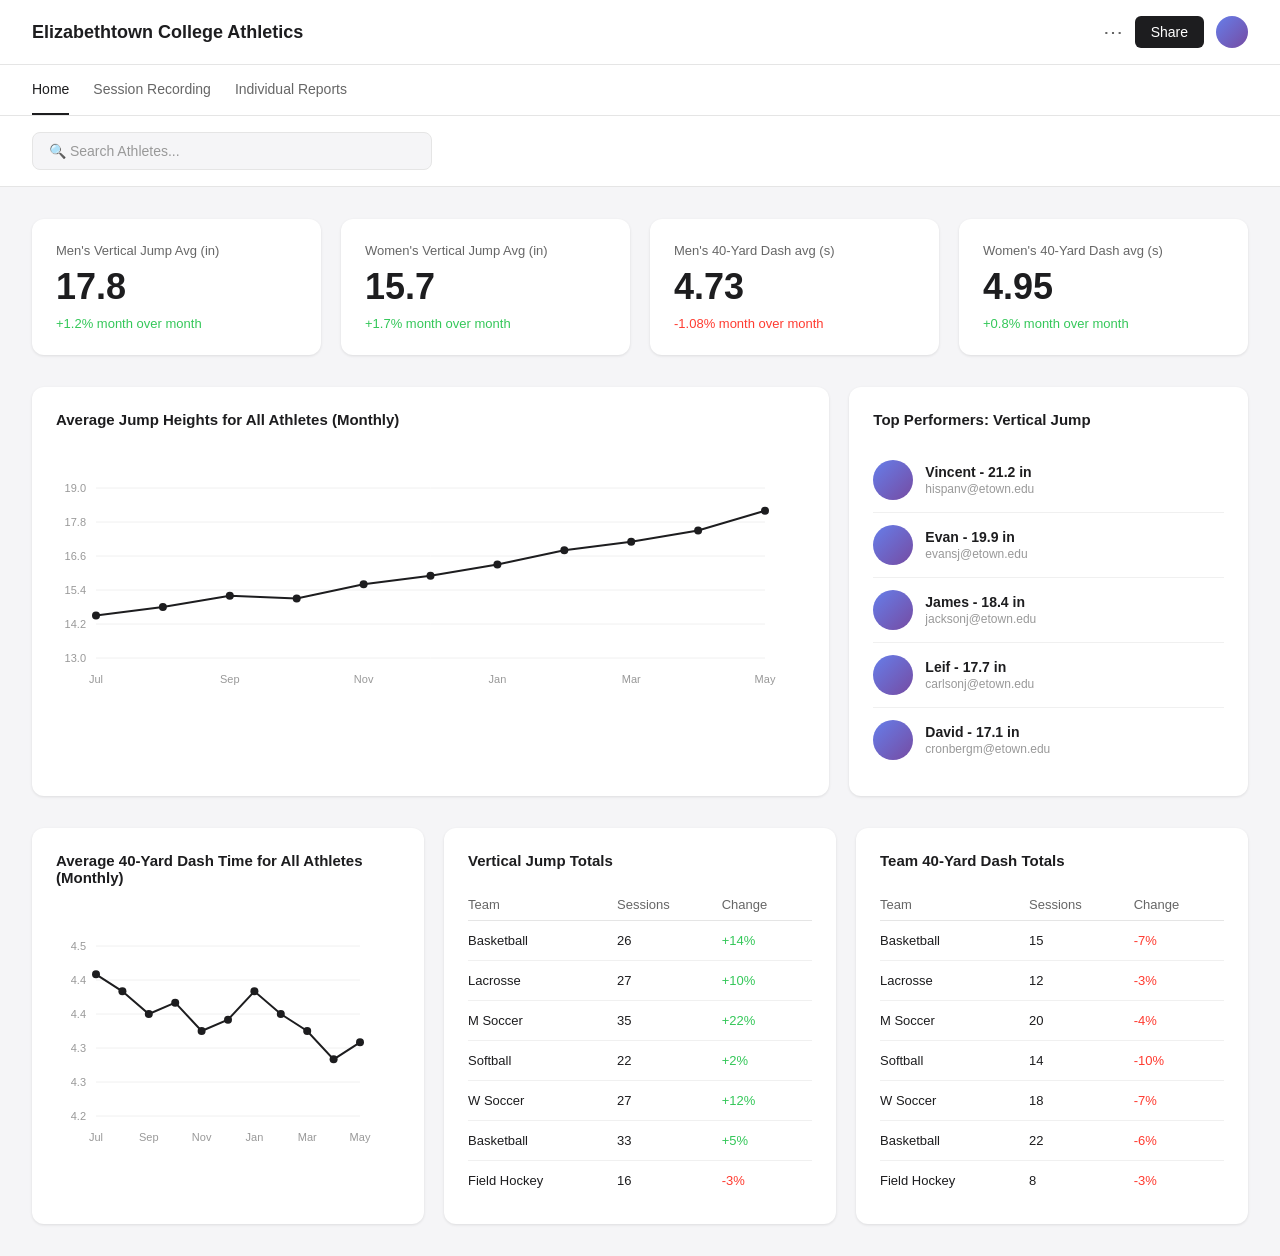
==== index.html @ 38d879ec "Added first webpage" ====
<!DOCTYPE html>
<html lang="en">
<head>
    <meta charset="UTF-8">
    <meta name="viewport" content="width=device-width, initial-scale=1.0">
    <title>Elizabethtown College Athletics</title>
    <link rel="stylesheet" href="styles.css">
</head>
<body>
    <div class="header">
        <h1>Elizabethtown College Athletics</h1>
        <div class="header-right">
            <button class="menu-btn">⋯</button>
            <button class="share-btn">Share</button>
            <div class="profile-pic"></div>
        </div>
    </div>

    <div class="nav">
        <div class="nav-item active">Home</div>
        <div class="nav-item">Session Recording</div>
        <div class="nav-item">Individual Reports</div>
    </div>

    <div class="search-bar">
        <input type="text" class="search-input" placeholder="🔍 Search Athletes...">
    </div>

    <div class="container">
        <div class="metrics-grid">
            <div class="metric-card">
                <div class="metric-label">Men's Vertical Jump Avg (in)</div>
                <div class="metric-value">17.8</div>
                <div class="metric-change">+1.2% month over month</div>
            </div>
            <div class="metric-card">
                <div class="metric-label">Women's Vertical Jump Avg (in)</div>
                <div class="metric-value">15.7</div>
                <div class="metric-change">+1.7% month over month</div>
            </div>
            <div class="metric-card">
                <div class="metric-label">Men's 40-Yard Dash avg (s)</div>
                <div class="metric-value">4.73</div>
                <div class="metric-change negative">-1.08% month over month</div>
            </div>
            <div class="metric-card">
                <div class="metric-label">Women's 40-Yard Dash avg (s)</div>
                <div class="metric-value">4.95</div>
                <div class="metric-change">+0.8% month over month</div>
            </div>
        </div>

        <div class="content-grid">
            <div class="chart-card">
                <div class="chart-title">Average Jump Heights for All Athletes (Monthly)</div>
                <div class="chart-container">
                    <canvas id="jumpChart"></canvas>
                </div>
            </div>

            <div class="chart-card">
                <div class="chart-title">Top Performers: Vertical Jump</div>
                <ul class="performers-list">
                    <li class="performer-item">
                        <div class="performer-avatar"></div>
                        <div class="performer-info">
                            <div class="performer-name">Vincent - 21.2 in</div>
                            <div class="performer-email">hispanv@etown.edu</div>
                        </div>
                    </li>
                    <li class="performer-item">
                        <div class="performer-avatar"></div>
                        <div class="performer-info">
                            <div class="performer-name">Evan - 19.9 in</div>
                            <div class="performer-email">evansj@etown.edu</div>
                        </div>
                    </li>
                    <li class="performer-item">
                        <div class="performer-avatar"></div>
                        <div class="performer-info">
                            <div class="performer-name">James - 18.4 in</div>
                            <div class="performer-email">jacksonj@etown.edu</div>
                        </div>
                    </li>
                    <li class="performer-item">
                        <div class="performer-avatar"></div>
                        <div class="performer-info">
                            <div class="performer-name">Leif - 17.7 in</div>
                            <div class="performer-email">carlsonj@etown.edu</div>
                        </div>
                    </li>
                    <li class="performer-item">
                        <div class="performer-avatar"></div>
                        <div class="performer-info">
                            <div class="performer-name">David - 17.1 in</div>
                            <div class="performer-email">cronbergm@etown.edu</div>
                        </div>
                    </li>
                </ul>
            </div>
        </div>

        <div class="bottom-grid">
            <div class="chart-card">
                <div class="chart-title">Average 40-Yard Dash Time for All Athletes (Monthly)</div>
                <div class="chart-container">
                    <canvas id="dashChart"></canvas>
                </div>
            </div>

            <div class="table-card">
                <div class="chart-title">Vertical Jump Totals</div>
                <table class="data-table">
                    <thead>
                        <tr>
                            <th>Team</th>
                            <th>Sessions</th>
                            <th>Change</th>
                        </tr>
                    </thead>
                    <tbody>
                        <tr>
                            <td>Basketball</td>
                            <td>26</td>
                            <td class="change-positive">+14%</td>
                        </tr>
                        <tr>
                            <td>Lacrosse</td>
                            <td>27</td>
                            <td class="change-positive">+10%</td>
                        </tr>
                        <tr>
                            <td>M Soccer</td>
                            <td>35</td>
                            <td class="change-positive">+22%</td>
                        </tr>
                        <tr>
                            <td>Softball</td>
                            <td>22</td>
                            <td class="change-positive">+2%</td>
                        </tr>
                        <tr>
                            <td>W Soccer</td>
                            <td>27</td>
                            <td class="change-positive">+12%</td>
                        </tr>
                        <tr>
                            <td>Basketball</td>
                            <td>33</td>
                            <td class="change-positive">+5%</td>
                        </tr>
                        <tr>
                            <td>Field Hockey</td>
                            <td>16</td>
                            <td class="change-negative">-3%</td>
                        </tr>
                    </tbody>
                </table>
            </div>

            <div class="table-card">
                <div class="chart-title">Team 40-Yard Dash Totals</div>
                <table class="data-table">
                    <thead>
                        <tr>
                            <th>Team</th>
                            <th>Sessions</th>
                            <th>Change</th>
                        </tr>
                    </thead>
                    <tbody>
                        <tr>
                            <td>Basketball</td>
                            <td>15</td>
                            <td class="change-negative">-7%</td>
                        </tr>
                        <tr>
                            <td>Lacrosse</td>
                            <td>12</td>
                            <td class="change-negative">-3%</td>
                        </tr>
                        <tr>
                            <td>M Soccer</td>
                            <td>20</td>
                            <td class="change-negative">-4%</td>
                        </tr>
                        <tr>
                            <td>Softball</td>
                            <td>14</td>
                            <td class="change-negative">-10%</td>
                        </tr>
                        <tr>
                            <td>W Soccer</td>
                            <td>18</td>
                            <td class="change-negative">-7%</td>
                        </tr>
                        <tr>
                            <td>Basketball</td>
                            <td>22</td>
                            <td class="change-negative">-6%</td>
                        </tr>
                        <tr>
                            <td>Field Hockey</td>
                            <td>8</td>
                            <td class="change-negative">-3%</td>
                        </tr>
                    </tbody>
                </table>
            </div>
        </div>
    </div>

    <script src="script.js"></script>
</body>
</html>
---- styles.css ----
* {
    margin: 0;
    padding: 0;
    box-sizing: border-box;
}

body {
    font-family: -apple-system, BlinkMacSystemFont, 'Segoe UI', Arial, sans-serif;
    background: #f5f5f7;
    color: #1d1d1f;
}

.header {
    background: white;
    border-bottom: 1px solid #e5e5e5;
    padding: 16px 32px;
    display: flex;
    justify-content: space-between;
    align-items: center;
}

.header h1 {
    font-size: 18px;
    font-weight: 600;
}

.header-right {
    display: flex;
    gap: 12px;
    align-items: center;
}

.menu-btn {
    background: none;
    border: none;
    font-size: 20px;
    cursor: pointer;
    color: #666;
}

.share-btn {
    background: #1d1d1f;
    color: white;
    border: none;
    padding: 8px 16px;
    border-radius: 6px;
    font-size: 14px;
    cursor: pointer;
}

.profile-pic {
    width: 32px;
    height: 32px;
    border-radius: 50%;
    background: linear-gradient(135deg, #667eea 0%, #764ba2 100%);
}

.nav {
    background: white;
    padding: 0 32px;
    border-bottom: 1px solid #e5e5e5;
    display: flex;
    gap: 24px;
}

.nav-item {
    padding: 16px 0;
    font-size: 14px;
    color: #666;
    cursor: pointer;
    border-bottom: 2px solid transparent;
    transition: all 0.2s;
}

.nav-item.active {
    color: #1d1d1f;
    border-bottom-color: #1d1d1f;
}

.search-bar {
    background: white;
    padding: 16px 32px;
    border-bottom: 1px solid #e5e5e5;
}

.search-input {
    width: 100%;
    max-width: 400px;
    padding: 10px 16px;
    border: 1px solid #e5e5e5;
    border-radius: 8px;
    font-size: 14px;
    background: #f5f5f7;
}

.search-input::placeholder {
    color: #999;
}

.container {
    padding: 32px;
    max-width: 1400px;
    margin: 0 auto;
}

.metrics-grid {
    display: grid;
    grid-template-columns: repeat(4, 1fr);
    gap: 20px;
    margin-bottom: 32px;
}

.metric-card {
    background: white;
    padding: 24px;
    border-radius: 12px;
    box-shadow: 0 1px 3px rgba(0,0,0,0.1);
}

.metric-label {
    font-size: 13px;
    color: #666;
    margin-bottom: 8px;
}

.metric-value {
    font-size: 36px;
    font-weight: 700;
    margin-bottom: 8px;
}

.metric-change {
    font-size: 13px;
    color: #34c759;
}

.metric-change.negative {
    color: #ff3b30;
}

.content-grid {
    display: grid;
    grid-template-columns: 2fr 1fr;
    gap: 20px;
    margin-bottom: 32px;
}

.chart-card {
    background: white;
    padding: 24px;
    border-radius: 12px;
    box-shadow: 0 1px 3px rgba(0,0,0,0.1);
}

.chart-title {
    font-size: 15px;
    font-weight: 600;
    margin-bottom: 20px;
}

.chart-container {
    position: relative;
    height: 250px;
}

.performers-list {
    list-style: none;
}

.performer-item {
    display: flex;
    align-items: center;
    gap: 12px;
    padding: 12px 0;
    border-bottom: 1px solid #f0f0f0;
}

.performer-item:last-child {
    border-bottom: none;
}

.performer-avatar {
    width: 40px;
    height: 40px;
    border-radius: 50%;
    background: linear-gradient(135deg, #667eea 0%, #764ba2 100%);
}

.performer-info {
    flex: 1;
}

.performer-name {
    font-weight: 600;
    font-size: 14px;
    margin-bottom: 2px;
}

.performer-email {
    font-size: 12px;
    color: #999;
}

.performer-value {
    font-size: 14px;
    font-weight: 600;
}

.bottom-grid {
    display: grid;
    grid-template-columns: 1fr 1fr 1fr;
    gap: 20px;
}

.table-card {
    background: white;
    padding: 24px;
    border-radius: 12px;
    box-shadow: 0 1px 3px rgba(0,0,0,0.1);
}

.data-table {
    width: 100%;
    border-collapse: collapse;
    font-size: 13px;
}

.data-table th {
    text-align: left;
    color: #666;
    font-weight: 500;
    padding: 8px 0;
    border-bottom: 1px solid #e5e5e5;
}

.data-table td {
    padding: 12px 0;
    border-bottom: 1px solid #f0f0f0;
}

.data-table tr:last-child td {
    border-bottom: none;
}

.change-positive {
    color: #34c759;
}

.change-negative {
    color: #ff3b30;
}

canvas {
    width: 100%;
    height: 100%;
}

@media (max-width: 1024px) {
    .metrics-grid {
        grid-template-columns: repeat(2, 1fr);
    }
    
    .content-grid {
        grid-template-columns: 1fr;
    }

    .bottom-grid {
        grid-template-columns: 1fr;
    }
}
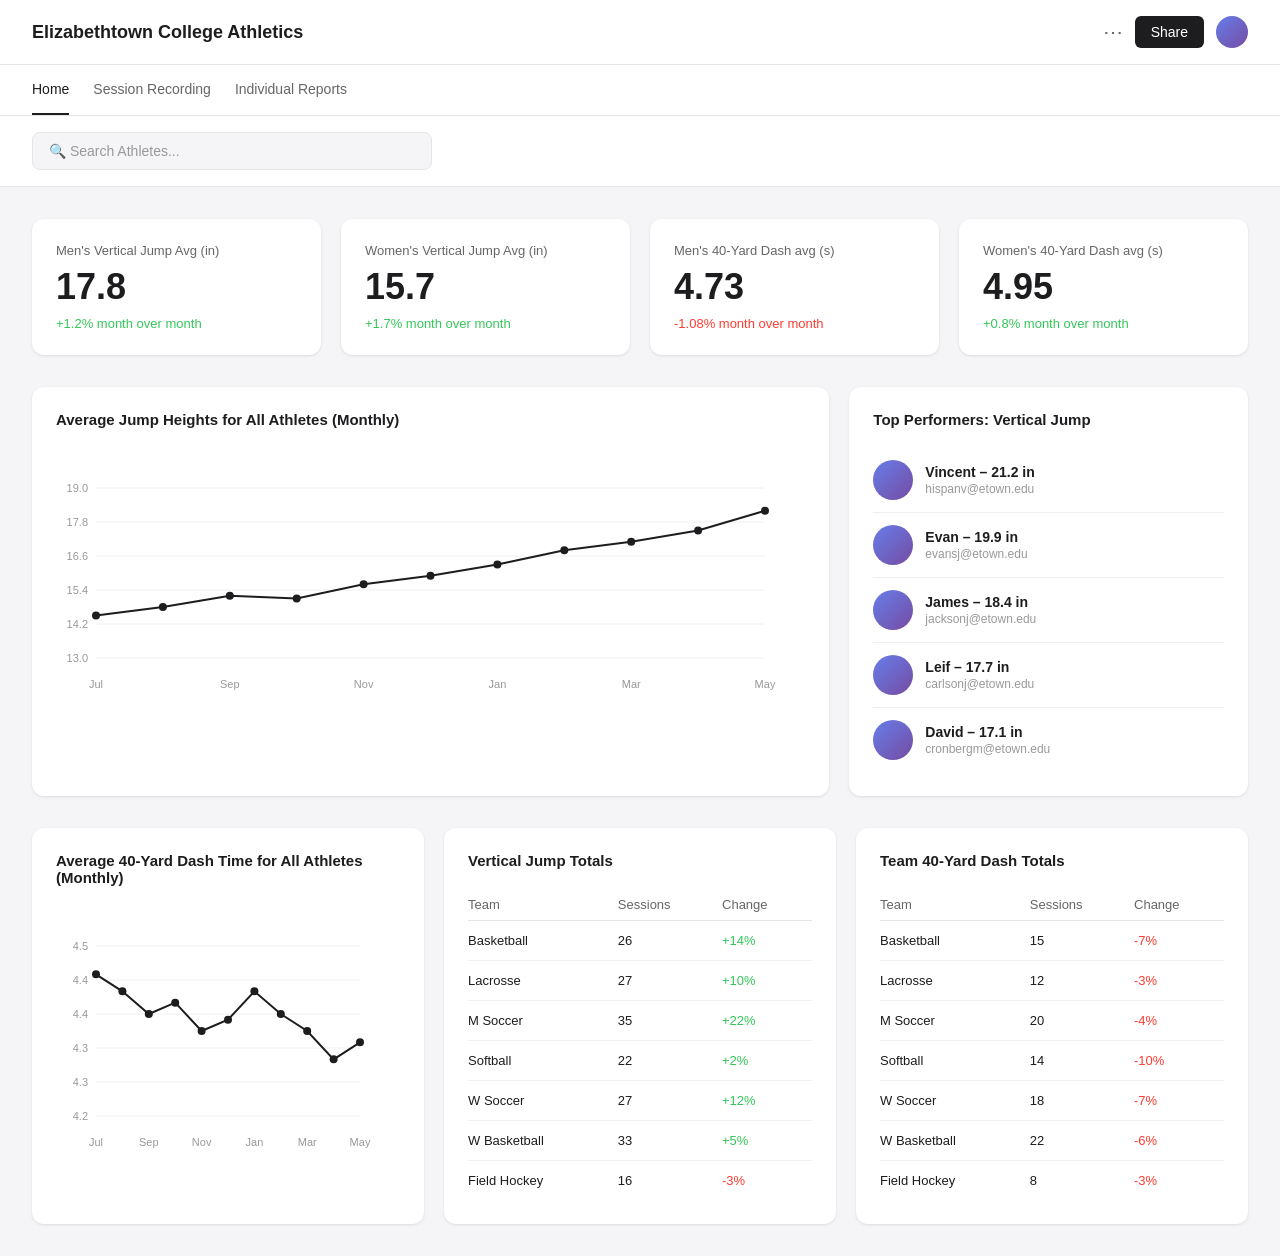
==== commit eeaf38fd: "Deduplication and DB interaction Linking all pages, moving data to data.js for DB access, and dedupl" ====
--- a/index.html
+++ b/index.html
@@ -17,9 +17,9 @@
     </div>
 
     <div class="nav">
-        <div class="nav-item active">Home</div>
-        <div class="nav-item">Session Recording</div>
-        <div class="nav-item">Individual Reports</div>
+        <a href="index.html" class="nav-item active">Home</a>
+        <a href="recording.html" class="nav-item">Session Recording</a>
+        <a href="reports.html" class="nav-item">Individual Reports</a>
     </div>
 
     <div class="search-bar">
@@ -27,28 +27,7 @@
     </div>
 
     <div class="container">
-        <div class="metrics-grid">
-            <div class="metric-card">
-                <div class="metric-label">Men's Vertical Jump Avg (in)</div>
-                <div class="metric-value">17.8</div>
-                <div class="metric-change">+1.2% month over month</div>
-            </div>
-            <div class="metric-card">
-                <div class="metric-label">Women's Vertical Jump Avg (in)</div>
-                <div class="metric-value">15.7</div>
-                <div class="metric-change">+1.7% month over month</div>
-            </div>
-            <div class="metric-card">
-                <div class="metric-label">Men's 40-Yard Dash avg (s)</div>
-                <div class="metric-value">4.73</div>
-                <div class="metric-change negative">-1.08% month over month</div>
-            </div>
-            <div class="metric-card">
-                <div class="metric-label">Women's 40-Yard Dash avg (s)</div>
-                <div class="metric-value">4.95</div>
-                <div class="metric-change">+0.8% month over month</div>
-            </div>
-        </div>
+        <div class="metrics-grid" id="metricsGrid"></div>
 
         <div class="content-grid">
             <div class="chart-card">
@@ -57,46 +36,9 @@
                     <canvas id="jumpChart"></canvas>
                 </div>
             </div>
-
             <div class="chart-card">
                 <div class="chart-title">Top Performers: Vertical Jump</div>
-                <ul class="performers-list">
-                    <li class="performer-item">
-                        <div class="performer-avatar"></div>
-                        <div class="performer-info">
-                            <div class="performer-name">Vincent - 21.2 in</div>
-                            <div class="performer-email">hispanv@etown.edu</div>
-                        </div>
-                    </li>
-                    <li class="performer-item">
-                        <div class="performer-avatar"></div>
-                        <div class="performer-info">
-                            <div class="performer-name">Evan - 19.9 in</div>
-                            <div class="performer-email">evansj@etown.edu</div>
-                        </div>
-                    </li>
-                    <li class="performer-item">
-                        <div class="performer-avatar"></div>
-                        <div class="performer-info">
-                            <div class="performer-name">James - 18.4 in</div>
-                            <div class="performer-email">jacksonj@etown.edu</div>
-                        </div>
-                    </li>
-                    <li class="performer-item">
-                        <div class="performer-avatar"></div>
-                        <div class="performer-info">
-                            <div class="performer-name">Leif - 17.7 in</div>
-                            <div class="performer-email">carlsonj@etown.edu</div>
-                        </div>
-                    </li>
-                    <li class="performer-item">
-                        <div class="performer-avatar"></div>
-                        <div class="performer-info">
-                            <div class="performer-name">David - 17.1 in</div>
-                            <div class="performer-email">cronbergm@etown.edu</div>
-                        </div>
-                    </li>
-                </ul>
+                <ul class="performers-list" id="topPerformersList"></ul>
             </div>
         </div>
 
@@ -107,109 +49,24 @@
                     <canvas id="dashChart"></canvas>
                 </div>
             </div>
-
             <div class="table-card">
                 <div class="chart-title">Vertical Jump Totals</div>
                 <table class="data-table">
-                    <thead>
-                        <tr>
-                            <th>Team</th>
-                            <th>Sessions</th>
-                            <th>Change</th>
-                        </tr>
-                    </thead>
-                    <tbody>
-                        <tr>
-                            <td>Basketball</td>
-                            <td>26</td>
-                            <td class="change-positive">+14%</td>
-                        </tr>
-                        <tr>
-                            <td>Lacrosse</td>
-                            <td>27</td>
-                            <td class="change-positive">+10%</td>
-                        </tr>
-                        <tr>
-                            <td>M Soccer</td>
-                            <td>35</td>
-                            <td class="change-positive">+22%</td>
-                        </tr>
-                        <tr>
-                            <td>Softball</td>
-                            <td>22</td>
-                            <td class="change-positive">+2%</td>
-                        </tr>
-                        <tr>
-                            <td>W Soccer</td>
-                            <td>27</td>
-                            <td class="change-positive">+12%</td>
-                        </tr>
-                        <tr>
-                            <td>Basketball</td>
-                            <td>33</td>
-                            <td class="change-positive">+5%</td>
-                        </tr>
-                        <tr>
-                            <td>Field Hockey</td>
-                            <td>16</td>
-                            <td class="change-negative">-3%</td>
-                        </tr>
-                    </tbody>
+                    <thead><tr><th>Team</th><th>Sessions</th><th>Change</th></tr></thead>
+                    <tbody id="jumpTotalsBody"></tbody>
                 </table>
             </div>
-
             <div class="table-card">
                 <div class="chart-title">Team 40-Yard Dash Totals</div>
                 <table class="data-table">
-                    <thead>
-                        <tr>
-                            <th>Team</th>
-                            <th>Sessions</th>
-                            <th>Change</th>
-                        </tr>
-                    </thead>
-                    <tbody>
-                        <tr>
-                            <td>Basketball</td>
-                            <td>15</td>
-                            <td class="change-negative">-7%</td>
-                        </tr>
-                        <tr>
-                            <td>Lacrosse</td>
-                            <td>12</td>
-                            <td class="change-negative">-3%</td>
-                        </tr>
-                        <tr>
-                            <td>M Soccer</td>
-                            <td>20</td>
-                            <td class="change-negative">-4%</td>
-                        </tr>
-                        <tr>
-                            <td>Softball</td>
-                            <td>14</td>
-                            <td class="change-negative">-10%</td>
-                        </tr>
-                        <tr>
-                            <td>W Soccer</td>
-                            <td>18</td>
-                            <td class="change-negative">-7%</td>
-                        </tr>
-                        <tr>
-                            <td>Basketball</td>
-                            <td>22</td>
-                            <td class="change-negative">-6%</td>
-                        </tr>
-                        <tr>
-                            <td>Field Hockey</td>
-                            <td>8</td>
-                            <td class="change-negative">-3%</td>
-                        </tr>
-                    </tbody>
+                    <thead><tr><th>Team</th><th>Sessions</th><th>Change</th></tr></thead>
+                    <tbody id="dashTotalsBody"></tbody>
                 </table>
             </div>
         </div>
     </div>
 
+    <script src="data.js"></script>
     <script src="script.js"></script>
 </body>
-</html>+</html>
--- a/styles.css
+++ b/styles.css
@@ -1,270 +1,385 @@
-* {
-    margin: 0;
-    padding: 0;
-    box-sizing: border-box;
-}
+/* =============================================================
+   styles.css  –  Shared stylesheet for all three pages
+   ============================================================= */
+
+/* ── RESET & BASE ─────────────────────────────────────────── */
+* { margin: 0; padding: 0; box-sizing: border-box; }
 
 body {
-    font-family: -apple-system, BlinkMacSystemFont, 'Segoe UI', Arial, sans-serif;
-    background: #f5f5f7;
-    color: #1d1d1f;
-}
-
+  font-family: -apple-system, BlinkMacSystemFont, "Segoe UI", Arial, sans-serif;
+  background: #f5f5f7;
+  color: #1d1d1f;
+}
+
+/* ── HEADER ──────────────────────────────────────────────── */
 .header {
-    background: white;
-    border-bottom: 1px solid #e5e5e5;
-    padding: 16px 32px;
-    display: flex;
-    justify-content: space-between;
-    align-items: center;
-}
-
-.header h1 {
-    font-size: 18px;
-    font-weight: 600;
-}
-
-.header-right {
-    display: flex;
-    gap: 12px;
-    align-items: center;
-}
+  background: white;
+  border-bottom: 1px solid #e5e5e5;
+  padding: 16px 32px;
+  display: flex;
+  justify-content: space-between;
+  align-items: center;
+}
+.header h1 { font-size: 18px; font-weight: 600; }
+.header-right { display: flex; gap: 12px; align-items: center; }
 
 .menu-btn {
-    background: none;
-    border: none;
-    font-size: 20px;
-    cursor: pointer;
-    color: #666;
-}
-
+  background: none; border: none;
+  font-size: 20px; cursor: pointer; color: #666;
+}
 .share-btn {
-    background: #1d1d1f;
-    color: white;
-    border: none;
-    padding: 8px 16px;
-    border-radius: 6px;
-    font-size: 14px;
-    cursor: pointer;
-}
-
+  background: #1d1d1f; color: white; border: none;
+  padding: 8px 16px; border-radius: 6px; font-size: 14px; cursor: pointer;
+}
 .profile-pic {
-    width: 32px;
-    height: 32px;
-    border-radius: 50%;
-    background: linear-gradient(135deg, #667eea 0%, #764ba2 100%);
-}
-
+  width: 32px; height: 32px; border-radius: 50%;
+  background: linear-gradient(135deg, #667eea 0%, #764ba2 100%);
+}
+
+/* ── NAV ─────────────────────────────────────────────────── */
 .nav {
-    background: white;
-    padding: 0 32px;
-    border-bottom: 1px solid #e5e5e5;
-    display: flex;
-    gap: 24px;
-}
-
+  background: white;
+  padding: 0 32px;
+  border-bottom: 1px solid #e5e5e5;
+  display: flex;
+  align-items: center;
+  gap: 24px;
+}
 .nav-item {
-    padding: 16px 0;
-    font-size: 14px;
-    color: #666;
-    cursor: pointer;
-    border-bottom: 2px solid transparent;
-    transition: all 0.2s;
-}
-
-.nav-item.active {
-    color: #1d1d1f;
-    border-bottom-color: #1d1d1f;
-}
-
+  padding: 16px 0;
+  font-size: 14px;
+  color: #666;
+  cursor: pointer;
+  border-bottom: 2px solid transparent;
+  transition: all 0.2s;
+  text-decoration: none;
+  display: inline-block;
+}
+.nav-item:hover { color: #1d1d1f; }
+.nav-item.active { color: #1d1d1f; border-bottom-color: #1d1d1f; }
+.nav-search {
+  margin-left: auto;
+  display: flex; align-items: center;
+  padding: 6px 12px;
+  background: #f5f5f7; border: 1px solid #e5e5e5; border-radius: 8px;
+  gap: 6px; font-size: 13px; color: #999;
+  cursor: text; min-width: 160px;
+  margin-top: 8px; margin-bottom: 8px;
+}
+
+/* ── SEARCH BAR (index only) ─────────────────────────────── */
 .search-bar {
-    background: white;
-    padding: 16px 32px;
-    border-bottom: 1px solid #e5e5e5;
-}
-
+  background: white;
+  padding: 16px 32px;
+  border-bottom: 1px solid #e5e5e5;
+}
 .search-input {
-    width: 100%;
-    max-width: 400px;
-    padding: 10px 16px;
-    border: 1px solid #e5e5e5;
-    border-radius: 8px;
-    font-size: 14px;
-    background: #f5f5f7;
-}
-
-.search-input::placeholder {
-    color: #999;
-}
-
-.container {
-    padding: 32px;
-    max-width: 1400px;
-    margin: 0 auto;
-}
-
+  width: 100%; max-width: 400px;
+  padding: 10px 16px;
+  border: 1px solid #e5e5e5; border-radius: 8px;
+  font-size: 14px; background: #f5f5f7;
+}
+.search-input::placeholder { color: #999; }
+
+/* ── LAYOUT CONTAINER ────────────────────────────────────── */
+.container { padding: 32px; max-width: 1400px; margin: 0 auto; }
+
+/* ── SHARED CARD STYLES ──────────────────────────────────── */
+.chart-card, .table-card, .metric-card {
+  background: white;
+  border-radius: 12px;
+  box-shadow: 0 1px 3px rgba(0,0,0,0.1);
+}
+.chart-card, .table-card { padding: 24px; }
+.metric-card { padding: 24px; }
+
+.chart-title {
+  font-size: 15px; font-weight: 600; margin-bottom: 20px;
+}
+.chart-container { position: relative; height: 250px; }
+canvas { width: 100%; height: 100%; }
+
+/* ── METRIC CARDS ────────────────────────────────────────── */
 .metrics-grid {
-    display: grid;
-    grid-template-columns: repeat(4, 1fr);
-    gap: 20px;
-    margin-bottom: 32px;
-}
-
-.metric-card {
-    background: white;
-    padding: 24px;
-    border-radius: 12px;
-    box-shadow: 0 1px 3px rgba(0,0,0,0.1);
-}
-
-.metric-label {
-    font-size: 13px;
-    color: #666;
-    margin-bottom: 8px;
-}
-
-.metric-value {
-    font-size: 36px;
-    font-weight: 700;
-    margin-bottom: 8px;
-}
-
-.metric-change {
-    font-size: 13px;
-    color: #34c759;
-}
-
-.metric-change.negative {
-    color: #ff3b30;
-}
-
+  display: grid;
+  grid-template-columns: repeat(4, 1fr);
+  gap: 20px;
+  margin-bottom: 32px;
+}
+.metric-label { font-size: 13px; color: #666; margin-bottom: 8px; }
+.metric-value { font-size: 36px; font-weight: 700; margin-bottom: 8px; }
+.metric-change { font-size: 13px; color: #34c759; }
+.metric-change.negative { color: #ff3b30; }
+
+/* ── CONTENT GRID (index: chart + performers) ────────────── */
 .content-grid {
-    display: grid;
-    grid-template-columns: 2fr 1fr;
-    gap: 20px;
-    margin-bottom: 32px;
-}
-
-.chart-card {
-    background: white;
-    padding: 24px;
-    border-radius: 12px;
-    box-shadow: 0 1px 3px rgba(0,0,0,0.1);
-}
-
-.chart-title {
-    font-size: 15px;
-    font-weight: 600;
-    margin-bottom: 20px;
-}
-
-.chart-container {
-    position: relative;
-    height: 250px;
-}
-
-.performers-list {
-    list-style: none;
-}
-
+  display: grid;
+  grid-template-columns: 2fr 1fr;
+  gap: 20px;
+  margin-bottom: 32px;
+}
+
+/* ── PERFORMERS LIST ─────────────────────────────────────── */
+.performers-list { list-style: none; }
 .performer-item {
-    display: flex;
-    align-items: center;
-    gap: 12px;
-    padding: 12px 0;
-    border-bottom: 1px solid #f0f0f0;
-}
-
-.performer-item:last-child {
-    border-bottom: none;
-}
-
+  display: flex; align-items: center; gap: 12px;
+  padding: 12px 0; border-bottom: 1px solid #f0f0f0;
+}
+.performer-item:last-child { border-bottom: none; }
 .performer-avatar {
-    width: 40px;
-    height: 40px;
-    border-radius: 50%;
-    background: linear-gradient(135deg, #667eea 0%, #764ba2 100%);
-}
-
-.performer-info {
-    flex: 1;
-}
-
-.performer-name {
-    font-weight: 600;
-    font-size: 14px;
-    margin-bottom: 2px;
-}
-
-.performer-email {
-    font-size: 12px;
-    color: #999;
-}
-
-.performer-value {
-    font-size: 14px;
-    font-weight: 600;
-}
-
+  width: 40px; height: 40px; border-radius: 50%;
+  background: linear-gradient(135deg, #667eea 0%, #764ba2 100%);
+  flex-shrink: 0;
+}
+.performer-info { flex: 1; }
+.performer-name { font-weight: 600; font-size: 14px; margin-bottom: 2px; }
+.performer-email { font-size: 12px; color: #999; }
+
+/* ── BOTTOM GRID (index: 3 cols) ─────────────────────────── */
 .bottom-grid {
-    display: grid;
-    grid-template-columns: 1fr 1fr 1fr;
-    gap: 20px;
-}
-
-.table-card {
-    background: white;
-    padding: 24px;
-    border-radius: 12px;
-    box-shadow: 0 1px 3px rgba(0,0,0,0.1);
-}
-
-.data-table {
-    width: 100%;
-    border-collapse: collapse;
-    font-size: 13px;
-}
-
+  display: grid;
+  grid-template-columns: 1fr 1fr 1fr;
+  gap: 20px;
+}
+
+/* ── DATA TABLE ──────────────────────────────────────────── */
+.data-table { width: 100%; border-collapse: collapse; font-size: 13px; }
 .data-table th {
-    text-align: left;
-    color: #666;
-    font-weight: 500;
-    padding: 8px 0;
-    border-bottom: 1px solid #e5e5e5;
-}
-
-.data-table td {
-    padding: 12px 0;
-    border-bottom: 1px solid #f0f0f0;
-}
-
-.data-table tr:last-child td {
-    border-bottom: none;
-}
-
-.change-positive {
-    color: #34c759;
-}
-
-.change-negative {
-    color: #ff3b30;
-}
-
-canvas {
-    width: 100%;
-    height: 100%;
-}
-
+  text-align: left; color: #666; font-weight: 500;
+  padding: 8px 0; border-bottom: 1px solid #e5e5e5;
+}
+.data-table td { padding: 12px 0; border-bottom: 1px solid #f0f0f0; }
+.data-table tr:last-child td { border-bottom: none; }
+.change-positive { color: #34c759; }
+.change-negative { color: #ff3b30; }
+
+/* ── SESSION RECORDING PAGE ──────────────────────────────── */
+.action-grid {
+  display: grid; grid-template-columns: repeat(3, 1fr);
+  gap: 20px; margin-bottom: 24px;
+}
+.action-card {
+  background: white; border-radius: 12px;
+  padding: 36px 24px; text-align: center;
+  font-size: 22px; font-weight: 700; cursor: pointer;
+  border: 1px solid #e5e5e5;
+  box-shadow: 0 1px 3px rgba(0,0,0,0.06);
+  transition: box-shadow 0.2s, transform 0.1s;
+}
+.action-card:hover {
+  box-shadow: 0 4px 12px rgba(0,0,0,0.12);
+  transform: translateY(-1px);
+}
+
+.main-grid {
+  display: grid; grid-template-columns: 2fr 1fr;
+  gap: 20px; margin-bottom: 24px;
+}
+.video-panel {
+  background: white; border-radius: 12px;
+  overflow: hidden; border: 1px solid #e5e5e5;
+  box-shadow: 0 1px 3px rgba(0,0,0,0.06);
+}
+.video-grid {
+  display: grid; grid-template-columns: 1fr 1fr 1fr;
+  height: 220px;
+}
+.video-feed {
+  position: relative; overflow: hidden;
+  background: #1a1a2e; border-right: 2px solid white;
+}
+.video-feed:last-child { border-right: none; }
+.video-feed-1 { background: linear-gradient(180deg, #c8a882 0%, #8B6914 30%, #5a4520 60%, #2a2a2a 100%); }
+.video-feed-2 { background: linear-gradient(180deg, #b0c4de 0%, #6a8aaa 30%, #4a6a8a 60%, #2a2a2a 100%); }
+.video-feed-2::before {
+  content: ""; position: absolute; inset: 0;
+  background: radial-gradient(ellipse at 50% 40%, rgba(100,160,255,0.15) 0%, transparent 60%);
+}
+.video-feed-3 { background: linear-gradient(135deg, #0a1628 0%, #1a2a4a 40%, #0d1f3c 70%, #162032 100%); }
+.video-label {
+  position: absolute; bottom: 8px; left: 8px;
+  background: rgba(0,0,0,0.5); color: white;
+  font-size: 10px; padding: 2px 6px; border-radius: 4px;
+}
+.figure-container {
+  position: absolute; inset: 0;
+  display: flex; align-items: flex-end;
+  justify-content: center; padding-bottom: 10px;
+}
+.skeleton-icon {
+  position: absolute; inset: 0;
+  display: flex; align-items: center; justify-content: center;
+}
+.skeleton-svg { width: 60px; height: 100px; opacity: 0.8; }
+
+/* Playback Controls */
+.playback-controls {
+  display: flex; align-items: center; gap: 12px;
+  padding: 10px 16px; border-top: 1px solid #e5e5e5;
+  background: white;
+}
+.playback-btn {
+  background: #1d1d1f; color: white; border: none;
+  padding: 6px 14px; border-radius: 6px;
+  font-size: 13px; cursor: pointer; white-space: nowrap;
+}
+.playback-btn:hover { background: #333; }
+.playback-scrubber { flex: 1; cursor: pointer; }
+.playback-time { font-size: 12px; color: #666; white-space: nowrap; }
+
+/* Metrics Panel */
+.metrics-panel {
+  background: white; border-radius: 12px; padding: 20px;
+  border: 1px solid #e5e5e5;
+  box-shadow: 0 1px 3px rgba(0,0,0,0.06);
+}
+.metrics-panel-title {
+  font-size: 15px; font-weight: 700;
+  margin-bottom: 20px; padding-bottom: 12px;
+  border-bottom: 2px solid #1d1d1f;
+}
+.metric-item {
+  font-size: 15px; font-weight: 500;
+  padding: 14px 0; border-bottom: 1px solid #f0f0f0;
+  color: #1d1d1f; text-align: center;
+}
+.metric-item:last-child { border-bottom: none; }
+
+/* Bottom session grid */
+.bottom-grid-session {
+  display: grid; grid-template-columns: 1fr 1.4fr; gap: 20px;
+}
+.bar-chart {
+  display: flex; align-items: flex-end;
+  height: 100%; gap: 6px; padding: 0 4px;
+}
+.bar-group { display: flex; flex-direction: column; align-items: center; gap: 2px; flex: 1; }
+.bar {
+  width: 100%; background: #1d1d1f;
+  border-radius: 3px 3px 0 0; transition: opacity 0.2s;
+}
+.bar:hover { opacity: 0.75; }
+.bar-label { font-size: 9px; color: #999; white-space: nowrap; }
+
+/* ── INDIVIDUAL REPORTS PAGE ─────────────────────────────── */
+.ir-top-row {
+  display: grid; grid-template-columns: 1fr 1fr 1.4fr;
+  gap: 20px; margin-bottom: 24px;
+}
+.ir-pr-card {
+  background: white; border-radius: 12px; padding: 20px 24px;
+  border: 1px solid #e5e5e5; box-shadow: 0 1px 3px rgba(0,0,0,0.06);
+}
+.ir-pr-label { font-size: 12px; color: #666; margin-bottom: 6px; }
+.ir-pr-value { font-size: 40px; font-weight: 700; line-height: 1; margin-bottom: 6px; }
+.ir-pr-sub   { font-size: 12px; color: #999; }
+.ir-test-selector {
+  background: white; border-radius: 12px; padding: 20px 24px;
+  border: 1px solid #e5e5e5; box-shadow: 0 1px 3px rgba(0,0,0,0.06);
+  display: flex; flex-direction: column;
+  align-items: center; justify-content: center; cursor: pointer;
+}
+.ir-test-title { font-size: 26px; font-weight: 700; margin-bottom: 6px; }
+.ir-test-sub   { font-size: 13px; color: #999; }
+
+.ir-middle-row {
+  display: grid; grid-template-columns: 1fr 1.6fr;
+  gap: 20px; margin-bottom: 24px;
+}
+.ir-profile-card {
+  display: flex; flex-direction: column; gap: 12px;
+}
+.ir-profile-header {
+  display: flex; justify-content: space-between; align-items: center;
+}
+.ir-athlete-name { font-size: 20px; font-weight: 700; }
+.ir-bio-btn {
+  background: white; border: 1px solid #1d1d1f;
+  border-radius: 8px; padding: 6px 14px;
+  font-size: 13px; font-weight: 500; cursor: pointer;
+  transition: background 0.15s;
+}
+.ir-bio-btn:hover { background: #f5f5f7; }
+.ir-profile-body { display: flex; gap: 16px; align-items: flex-start; }
+.ir-athlete-photo { flex-shrink: 0; }
+.ir-photo-placeholder {
+  width: 100px; height: 120px; border-radius: 8px; overflow: hidden;
+  background: #e8e8e8; display: flex; align-items: center; justify-content: center;
+}
+.ir-athlete-details { flex: 1; padding-top: 4px; }
+.ir-detail-row { font-size: 13px; margin-bottom: 10px; line-height: 1.3; }
+.ir-detail-label { font-weight: 600; color: #1d1d1f; margin-right: 4px; }
+.ir-detail-value { color: #444; }
+.ir-jersey-badge {
+  font-size: 28px; font-weight: 800; margin-top: 4px;
+  display: flex; align-items: baseline; gap: 8px;
+}
+.ir-jersey-badge span { font-size: 12px; font-weight: 600; color: #666; letter-spacing: 1px; }
+
+.ir-chart-card { display: flex; flex-direction: column; }
+.ir-chart-label { font-size: 12px; color: #666; margin-bottom: 8px; }
+.ir-line-chart-container { flex: 1; min-height: 180px; position: relative; }
+
+.ir-bottom-row {
+  display: grid; grid-template-columns: 1fr 1.6fr; gap: 20px;
+}
+.ir-arrow      { font-size: 16px; font-weight: 700; }
+.ir-arrow-up   { color: #34c759; }
+.ir-arrow-down { color: #ff3b30; }
+
+.ir-reps-grid { display: grid; grid-template-columns: 1fr 1fr; gap: 16px; margin-bottom: 16px; }
+.ir-rep-card {
+  background: white; border-radius: 12px; overflow: hidden;
+  border: 1px solid #e5e5e5; box-shadow: 0 1px 3px rgba(0,0,0,0.06);
+}
+.ir-rep-label { font-size: 14px; font-weight: 600; padding: 12px 14px 8px; }
+.ir-rep-video {
+  position: relative; width: 100%; aspect-ratio: 4/3;
+  overflow: hidden; background: #d4c9b8;
+}
+.ir-rep-svg { width: 100%; height: 100%; display: block; }
+.ir-rep-overlay {
+  position: absolute; inset: 0;
+  display: flex; align-items: center; justify-content: center; z-index: 2;
+}
+.ir-play-btn {
+  width: 36px; height: 36px;
+  background: rgba(255,255,255,0.85); border-radius: 50%;
+  display: flex; align-items: center; justify-content: center;
+  font-size: 13px; color: #1d1d1f; cursor: pointer;
+  padding-left: 3px;
+  box-shadow: 0 2px 8px rgba(0,0,0,0.2);
+  transition: background 0.15s;
+}
+.ir-play-btn:hover { background: rgba(255,255,255,1); }
+
+.ir-action-btns {
+  display: grid; grid-template-columns: repeat(3, 1fr); gap: 12px;
+}
+.ir-action-btn {
+  background: white; border: 1px solid #e5e5e5; border-radius: 10px;
+  padding: 14px 10px; font-size: 14px; font-weight: 600;
+  cursor: pointer; text-align: center;
+  box-shadow: 0 1px 3px rgba(0,0,0,0.06);
+  transition: box-shadow 0.2s, transform 0.1s;
+}
+.ir-action-btn:hover {
+  box-shadow: 0 4px 12px rgba(0,0,0,0.12);
+  transform: translateY(-1px);
+}
+
+/* ── RESPONSIVE ──────────────────────────────────────────── */
 @media (max-width: 1024px) {
-    .metrics-grid {
-        grid-template-columns: repeat(2, 1fr);
-    }
-    
-    .content-grid {
-        grid-template-columns: 1fr;
-    }
-
-    .bottom-grid {
-        grid-template-columns: 1fr;
-    }
+  .metrics-grid        { grid-template-columns: repeat(2, 1fr); }
+  .content-grid        { grid-template-columns: 1fr; }
+  .bottom-grid         { grid-template-columns: 1fr; }
+  .action-grid         { grid-template-columns: 1fr; }
+  .main-grid           { grid-template-columns: 1fr; }
+  .bottom-grid-session { grid-template-columns: 1fr; }
+  .video-grid          { grid-template-columns: 1fr; height: auto; }
+  .video-feed          { height: 180px; border-right: none; border-bottom: 2px solid white; }
+  .ir-top-row          { grid-template-columns: 1fr 1fr; }
+  .ir-test-selector    { grid-column: span 2; }
+  .ir-middle-row       { grid-template-columns: 1fr; }
+  .ir-bottom-row       { grid-template-columns: 1fr; }
 }
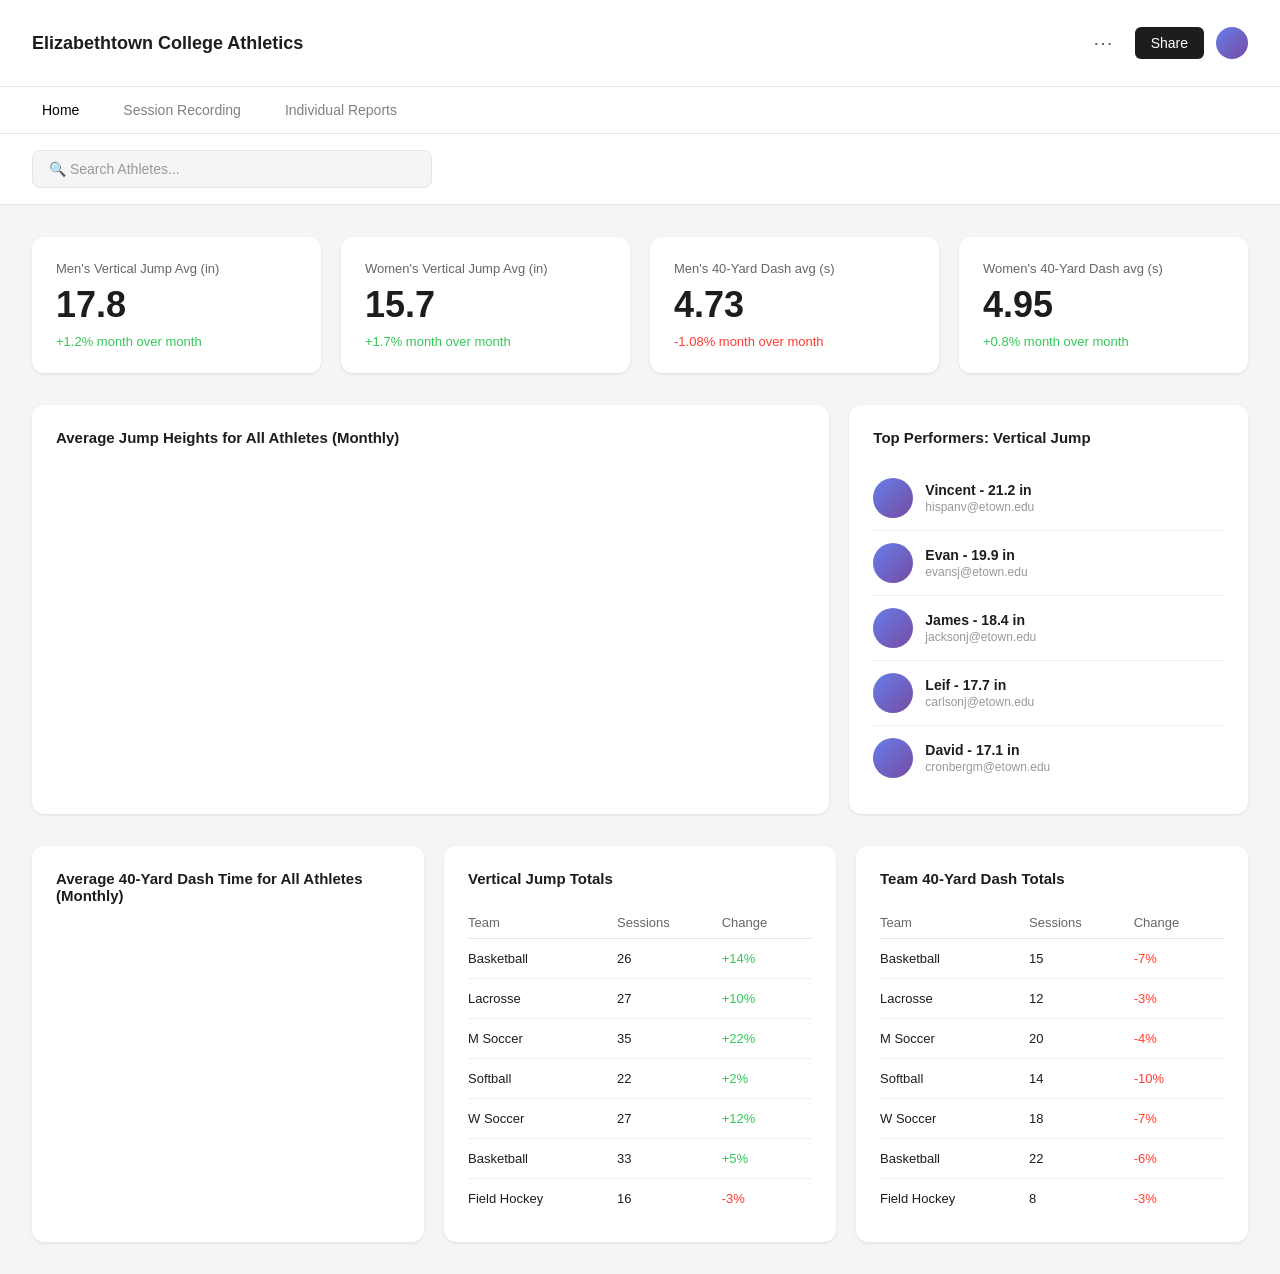
==== commit e45805c9: "Replaced 'nav-item' buttons with regular buttons" ====
--- a/index.html
+++ b/index.html
@@ -17,9 +17,15 @@
     </div>
 
     <div class="nav">
-        <a href="index.html" class="nav-item active">Home</a>
-        <a href="recording.html" class="nav-item">Session Recording</a>
-        <a href="reports.html" class="nav-item">Individual Reports</a>
+        <button onclick="window.location.href='index.html';" class="button-active">
+        Home
+        </button>
+        <button onclick="window.location.href='Recording_Page2.html';">
+        Session Recording
+        </button>
+        <button onclick="window.location.href='Individual_Reports_Page3.html';">
+        Individual Reports
+        </button>
     </div>
 
     <div class="search-bar">
@@ -27,7 +33,28 @@
     </div>
 
     <div class="container">
-        <div class="metrics-grid" id="metricsGrid"></div>
+        <div class="metrics-grid">
+            <div class="metric-card">
+                <div class="metric-label">Men's Vertical Jump Avg (in)</div>
+                <div class="metric-value">17.8</div>
+                <div class="metric-change">+1.2% month over month</div>
+            </div>
+            <div class="metric-card">
+                <div class="metric-label">Women's Vertical Jump Avg (in)</div>
+                <div class="metric-value">15.7</div>
+                <div class="metric-change">+1.7% month over month</div>
+            </div>
+            <div class="metric-card">
+                <div class="metric-label">Men's 40-Yard Dash avg (s)</div>
+                <div class="metric-value">4.73</div>
+                <div class="metric-change negative">-1.08% month over month</div>
+            </div>
+            <div class="metric-card">
+                <div class="metric-label">Women's 40-Yard Dash avg (s)</div>
+                <div class="metric-value">4.95</div>
+                <div class="metric-change">+0.8% month over month</div>
+            </div>
+        </div>
 
         <div class="content-grid">
             <div class="chart-card">
@@ -36,9 +63,46 @@
                     <canvas id="jumpChart"></canvas>
                 </div>
             </div>
+
             <div class="chart-card">
                 <div class="chart-title">Top Performers: Vertical Jump</div>
-                <ul class="performers-list" id="topPerformersList"></ul>
+                <ul class="performers-list">
+                    <li class="performer-item">
+                        <div class="performer-avatar"></div>
+                        <div class="performer-info">
+                            <div class="performer-name">Vincent - 21.2 in</div>
+                            <div class="performer-email">hispanv@etown.edu</div>
+                        </div>
+                    </li>
+                    <li class="performer-item">
+                        <div class="performer-avatar"></div>
+                        <div class="performer-info">
+                            <div class="performer-name">Evan - 19.9 in</div>
+                            <div class="performer-email">evansj@etown.edu</div>
+                        </div>
+                    </li>
+                    <li class="performer-item">
+                        <div class="performer-avatar"></div>
+                        <div class="performer-info">
+                            <div class="performer-name">James - 18.4 in</div>
+                            <div class="performer-email">jacksonj@etown.edu</div>
+                        </div>
+                    </li>
+                    <li class="performer-item">
+                        <div class="performer-avatar"></div>
+                        <div class="performer-info">
+                            <div class="performer-name">Leif - 17.7 in</div>
+                            <div class="performer-email">carlsonj@etown.edu</div>
+                        </div>
+                    </li>
+                    <li class="performer-item">
+                        <div class="performer-avatar"></div>
+                        <div class="performer-info">
+                            <div class="performer-name">David - 17.1 in</div>
+                            <div class="performer-email">cronbergm@etown.edu</div>
+                        </div>
+                    </li>
+                </ul>
             </div>
         </div>
 
@@ -49,24 +113,109 @@
                     <canvas id="dashChart"></canvas>
                 </div>
             </div>
+
             <div class="table-card">
                 <div class="chart-title">Vertical Jump Totals</div>
                 <table class="data-table">
-                    <thead><tr><th>Team</th><th>Sessions</th><th>Change</th></tr></thead>
-                    <tbody id="jumpTotalsBody"></tbody>
+                    <thead>
+                        <tr>
+                            <th>Team</th>
+                            <th>Sessions</th>
+                            <th>Change</th>
+                        </tr>
+                    </thead>
+                    <tbody>
+                        <tr>
+                            <td>Basketball</td>
+                            <td>26</td>
+                            <td class="change-positive">+14%</td>
+                        </tr>
+                        <tr>
+                            <td>Lacrosse</td>
+                            <td>27</td>
+                            <td class="change-positive">+10%</td>
+                        </tr>
+                        <tr>
+                            <td>M Soccer</td>
+                            <td>35</td>
+                            <td class="change-positive">+22%</td>
+                        </tr>
+                        <tr>
+                            <td>Softball</td>
+                            <td>22</td>
+                            <td class="change-positive">+2%</td>
+                        </tr>
+                        <tr>
+                            <td>W Soccer</td>
+                            <td>27</td>
+                            <td class="change-positive">+12%</td>
+                        </tr>
+                        <tr>
+                            <td>Basketball</td>
+                            <td>33</td>
+                            <td class="change-positive">+5%</td>
+                        </tr>
+                        <tr>
+                            <td>Field Hockey</td>
+                            <td>16</td>
+                            <td class="change-negative">-3%</td>
+                        </tr>
+                    </tbody>
                 </table>
             </div>
+
             <div class="table-card">
                 <div class="chart-title">Team 40-Yard Dash Totals</div>
                 <table class="data-table">
-                    <thead><tr><th>Team</th><th>Sessions</th><th>Change</th></tr></thead>
-                    <tbody id="dashTotalsBody"></tbody>
+                    <thead>
+                        <tr>
+                            <th>Team</th>
+                            <th>Sessions</th>
+                            <th>Change</th>
+                        </tr>
+                    </thead>
+                    <tbody>
+                        <tr>
+                            <td>Basketball</td>
+                            <td>15</td>
+                            <td class="change-negative">-7%</td>
+                        </tr>
+                        <tr>
+                            <td>Lacrosse</td>
+                            <td>12</td>
+                            <td class="change-negative">-3%</td>
+                        </tr>
+                        <tr>
+                            <td>M Soccer</td>
+                            <td>20</td>
+                            <td class="change-negative">-4%</td>
+                        </tr>
+                        <tr>
+                            <td>Softball</td>
+                            <td>14</td>
+                            <td class="change-negative">-10%</td>
+                        </tr>
+                        <tr>
+                            <td>W Soccer</td>
+                            <td>18</td>
+                            <td class="change-negative">-7%</td>
+                        </tr>
+                        <tr>
+                            <td>Basketball</td>
+                            <td>22</td>
+                            <td class="change-negative">-6%</td>
+                        </tr>
+                        <tr>
+                            <td>Field Hockey</td>
+                            <td>8</td>
+                            <td class="change-negative">-3%</td>
+                        </tr>
+                    </tbody>
                 </table>
             </div>
         </div>
     </div>
 
-    <script src="data.js"></script>
     <script src="script.js"></script>
 </body>
-</html>
+</html>
--- a/styles.css
+++ b/styles.css
@@ -1,385 +1,815 @@
-/* =============================================================
-   styles.css  –  Shared stylesheet for all three pages
-   ============================================================= */
-
-/* ── RESET & BASE ─────────────────────────────────────────── */
-* { margin: 0; padding: 0; box-sizing: border-box; }
+* {
+    margin: 0;
+    padding: 0;
+    box-sizing: border-box;
+}
 
 body {
-  font-family: -apple-system, BlinkMacSystemFont, "Segoe UI", Arial, sans-serif;
-  background: #f5f5f7;
-  color: #1d1d1f;
-}
-
-/* ── HEADER ──────────────────────────────────────────────── */
+    font-family: -apple-system, BlinkMacSystemFont, 'Segoe UI', Arial, sans-serif;
+    background: #f5f5f7;
+    color: #1d1d1f;
+}
+
+button {
+    background-color: white;
+    border: none;
+    color: grey;
+    padding: 15px 10px;
+    text-align: center;
+    text-decoration: none;
+    display: inline-block;
+    font-size: 14px;
+    cursor: pointer;
+}
+
+.button-active {
+    color: black;
+}
+
 .header {
-  background: white;
-  border-bottom: 1px solid #e5e5e5;
-  padding: 16px 32px;
-  display: flex;
-  justify-content: space-between;
-  align-items: center;
-}
-.header h1 { font-size: 18px; font-weight: 600; }
-.header-right { display: flex; gap: 12px; align-items: center; }
+    background: white;
+    border-bottom: 1px solid #e5e5e5;
+    padding: 16px 32px;
+    display: flex;
+    justify-content: space-between;
+    align-items: center;
+}
+
+.header h1 {
+    font-size: 18px;
+    font-weight: 600;
+}
+
+.header-right {
+    display: flex;
+    gap: 12px;
+    align-items: center;
+}
 
 .menu-btn {
-  background: none; border: none;
-  font-size: 20px; cursor: pointer; color: #666;
-}
+    background: none;
+    border: none;
+    font-size: 20px;
+    cursor: pointer;
+    color: #666;
+}
+
 .share-btn {
-  background: #1d1d1f; color: white; border: none;
-  padding: 8px 16px; border-radius: 6px; font-size: 14px; cursor: pointer;
-}
+    background: #1d1d1f;
+    color: white;
+    border: none;
+    padding: 8px 16px;
+    border-radius: 6px;
+    font-size: 14px;
+    cursor: pointer;
+}
+
 .profile-pic {
-  width: 32px; height: 32px; border-radius: 50%;
-  background: linear-gradient(135deg, #667eea 0%, #764ba2 100%);
-}
-
-/* ── NAV ─────────────────────────────────────────────────── */
+    width: 32px;
+    height: 32px;
+    border-radius: 50%;
+    background: linear-gradient(135deg, #667eea 0%, #764ba2 100%);
+}
+
 .nav {
-  background: white;
-  padding: 0 32px;
-  border-bottom: 1px solid #e5e5e5;
-  display: flex;
-  align-items: center;
-  gap: 24px;
-}
+    background: white;
+    padding: 0 32px;
+    border-bottom: 1px solid #e5e5e5;
+    display: flex;
+    gap: 24px;
+}
+
 .nav-item {
-  padding: 16px 0;
-  font-size: 14px;
-  color: #666;
-  cursor: pointer;
-  border-bottom: 2px solid transparent;
-  transition: all 0.2s;
-  text-decoration: none;
-  display: inline-block;
-}
-.nav-item:hover { color: #1d1d1f; }
-.nav-item.active { color: #1d1d1f; border-bottom-color: #1d1d1f; }
+    padding: 16px 0;
+    font-size: 14px;
+    color: #666;
+    cursor: pointer;
+    border-bottom: 2px solid transparent;
+    transition: all 0.2s;
+}
+
+.nav-item.active {
+    color: #1d1d1f;
+    border-bottom-color: #1d1d1f;
+}
+
+.search-bar {
+    background: white;
+    padding: 16px 32px;
+    border-bottom: 1px solid #e5e5e5;
+}
+
+.search-input {
+    width: 100%;
+    max-width: 400px;
+    padding: 10px 16px;
+    border: 1px solid #e5e5e5;
+    border-radius: 8px;
+    font-size: 14px;
+    background: #f5f5f7;
+}
+
+.search-input::placeholder {
+    color: #999;
+}
+
+.container {
+    padding: 32px;
+    max-width: 1400px;
+    margin: 0 auto;
+}
+
+.metrics-grid {
+    display: grid;
+    grid-template-columns: repeat(4, 1fr);
+    gap: 20px;
+    margin-bottom: 32px;
+}
+
+.metric-card {
+    background: white;
+    padding: 24px;
+    border-radius: 12px;
+    box-shadow: 0 1px 3px rgba(0,0,0,0.1);
+}
+
+.metric-label {
+    font-size: 13px;
+    color: #666;
+    margin-bottom: 8px;
+}
+
+.metric-value {
+    font-size: 36px;
+    font-weight: 700;
+    margin-bottom: 8px;
+}
+
+.metric-change {
+    font-size: 13px;
+    color: #34c759;
+}
+
+.metric-change.negative {
+    color: #ff3b30;
+}
+
+.content-grid {
+    display: grid;
+    grid-template-columns: 2fr 1fr;
+    gap: 20px;
+    margin-bottom: 32px;
+}
+
+.chart-card {
+    background: white;
+    padding: 24px;
+    border-radius: 12px;
+    box-shadow: 0 1px 3px rgba(0,0,0,0.1);
+}
+
+.chart-title {
+    font-size: 15px;
+    font-weight: 600;
+    margin-bottom: 20px;
+}
+
+.chart-container {
+    position: relative;
+    height: 250px;
+}
+
+.performers-list {
+    list-style: none;
+}
+
+.performer-item {
+    display: flex;
+    align-items: center;
+    gap: 12px;
+    padding: 12px 0;
+    border-bottom: 1px solid #f0f0f0;
+}
+
+.performer-item:last-child {
+    border-bottom: none;
+}
+
+.performer-avatar {
+    width: 40px;
+    height: 40px;
+    border-radius: 50%;
+    background: linear-gradient(135deg, #667eea 0%, #764ba2 100%);
+}
+
+.performer-info {
+    flex: 1;
+}
+
+.performer-name {
+    font-weight: 600;
+    font-size: 14px;
+    margin-bottom: 2px;
+}
+
+.performer-email {
+    font-size: 12px;
+    color: #999;
+}
+
+.performer-value {
+    font-size: 14px;
+    font-weight: 600;
+}
+
+.bottom-grid {
+    display: grid;
+    grid-template-columns: 1fr 1fr 1fr;
+    gap: 20px;
+}
+
+.table-card {
+    background: white;
+    padding: 24px;
+    border-radius: 12px;
+    box-shadow: 0 1px 3px rgba(0,0,0,0.1);
+}
+
+.data-table {
+    width: 100%;
+    border-collapse: collapse;
+    font-size: 13px;
+}
+
+.data-table th {
+    text-align: left;
+    color: #666;
+    font-weight: 500;
+    padding: 8px 0;
+    border-bottom: 1px solid #e5e5e5;
+}
+
+.data-table td {
+    padding: 12px 0;
+    border-bottom: 1px solid #f0f0f0;
+}
+
+.data-table tr:last-child td {
+    border-bottom: none;
+}
+
+.change-positive {
+    color: #34c759;
+}
+
+.change-negative {
+    color: #ff3b30;
+}
+
+canvas {
+    width: 100%;
+    height: 100%;
+}
+
+@media (max-width: 1024px) {
+    .metrics-grid {
+        grid-template-columns: repeat(2, 1fr);
+    }
+    
+    .content-grid {
+        grid-template-columns: 1fr;
+    }
+
+    .bottom-grid {
+        grid-template-columns: 1fr;
+    }
+}
+
+/* ── SESSION RECORDING PAGE ── */
+
 .nav-search {
-  margin-left: auto;
-  display: flex; align-items: center;
-  padding: 6px 12px;
-  background: #f5f5f7; border: 1px solid #e5e5e5; border-radius: 8px;
-  gap: 6px; font-size: 13px; color: #999;
-  cursor: text; min-width: 160px;
-  margin-top: 8px; margin-bottom: 8px;
-}
-
-/* ── SEARCH BAR (index only) ─────────────────────────────── */
-.search-bar {
-  background: white;
-  padding: 16px 32px;
-  border-bottom: 1px solid #e5e5e5;
-}
-.search-input {
-  width: 100%; max-width: 400px;
-  padding: 10px 16px;
-  border: 1px solid #e5e5e5; border-radius: 8px;
-  font-size: 14px; background: #f5f5f7;
-}
-.search-input::placeholder { color: #999; }
-
-/* ── LAYOUT CONTAINER ────────────────────────────────────── */
-.container { padding: 32px; max-width: 1400px; margin: 0 auto; }
-
-/* ── SHARED CARD STYLES ──────────────────────────────────── */
-.chart-card, .table-card, .metric-card {
-  background: white;
-  border-radius: 12px;
-  box-shadow: 0 1px 3px rgba(0,0,0,0.1);
-}
-.chart-card, .table-card { padding: 24px; }
-.metric-card { padding: 24px; }
-
-.chart-title {
-  font-size: 15px; font-weight: 600; margin-bottom: 20px;
-}
-.chart-container { position: relative; height: 250px; }
-canvas { width: 100%; height: 100%; }
-
-/* ── METRIC CARDS ────────────────────────────────────────── */
-.metrics-grid {
-  display: grid;
-  grid-template-columns: repeat(4, 1fr);
-  gap: 20px;
-  margin-bottom: 32px;
-}
-.metric-label { font-size: 13px; color: #666; margin-bottom: 8px; }
-.metric-value { font-size: 36px; font-weight: 700; margin-bottom: 8px; }
-.metric-change { font-size: 13px; color: #34c759; }
-.metric-change.negative { color: #ff3b30; }
-
-/* ── CONTENT GRID (index: chart + performers) ────────────── */
-.content-grid {
-  display: grid;
-  grid-template-columns: 2fr 1fr;
-  gap: 20px;
-  margin-bottom: 32px;
-}
-
-/* ── PERFORMERS LIST ─────────────────────────────────────── */
-.performers-list { list-style: none; }
-.performer-item {
-  display: flex; align-items: center; gap: 12px;
-  padding: 12px 0; border-bottom: 1px solid #f0f0f0;
-}
-.performer-item:last-child { border-bottom: none; }
-.performer-avatar {
-  width: 40px; height: 40px; border-radius: 50%;
-  background: linear-gradient(135deg, #667eea 0%, #764ba2 100%);
-  flex-shrink: 0;
-}
-.performer-info { flex: 1; }
-.performer-name { font-weight: 600; font-size: 14px; margin-bottom: 2px; }
-.performer-email { font-size: 12px; color: #999; }
-
-/* ── BOTTOM GRID (index: 3 cols) ─────────────────────────── */
-.bottom-grid {
-  display: grid;
-  grid-template-columns: 1fr 1fr 1fr;
-  gap: 20px;
-}
-
-/* ── DATA TABLE ──────────────────────────────────────────── */
-.data-table { width: 100%; border-collapse: collapse; font-size: 13px; }
-.data-table th {
-  text-align: left; color: #666; font-weight: 500;
-  padding: 8px 0; border-bottom: 1px solid #e5e5e5;
-}
-.data-table td { padding: 12px 0; border-bottom: 1px solid #f0f0f0; }
-.data-table tr:last-child td { border-bottom: none; }
-.change-positive { color: #34c759; }
-.change-negative { color: #ff3b30; }
-
-/* ── SESSION RECORDING PAGE ──────────────────────────────── */
+    margin-left: auto;
+    display: flex;
+    align-items: center;
+    padding: 6px 12px;
+    background: #f5f5f7;
+    border: 1px solid #e5e5e5;
+    border-radius: 8px;
+    gap: 6px;
+    font-size: 13px;
+    color: #999;
+    cursor: text;
+    min-width: 160px;
+    margin-top: 8px;
+    margin-bottom: 8px;
+}
+
+/* Action Cards */
 .action-grid {
-  display: grid; grid-template-columns: repeat(3, 1fr);
-  gap: 20px; margin-bottom: 24px;
-}
+    display: grid;
+    grid-template-columns: repeat(3, 1fr);
+    gap: 20px;
+    margin-bottom: 24px;
+}
+
 .action-card {
-  background: white; border-radius: 12px;
-  padding: 36px 24px; text-align: center;
-  font-size: 22px; font-weight: 700; cursor: pointer;
-  border: 1px solid #e5e5e5;
-  box-shadow: 0 1px 3px rgba(0,0,0,0.06);
-  transition: box-shadow 0.2s, transform 0.1s;
-}
+    background: white;
+    border-radius: 12px;
+    padding: 36px 24px;
+    text-align: center;
+    font-size: 22px;
+    font-weight: 700;
+    cursor: pointer;
+    border: 1px solid #e5e5e5;
+    box-shadow: 0 1px 3px rgba(0,0,0,0.06);
+    transition: box-shadow 0.2s, transform 0.1s;
+}
+
 .action-card:hover {
-  box-shadow: 0 4px 12px rgba(0,0,0,0.12);
-  transform: translateY(-1px);
-}
-
+    box-shadow: 0 4px 12px rgba(0,0,0,0.12);
+    transform: translateY(-1px);
+}
+
+/* Video + Metrics Layout */
 .main-grid {
-  display: grid; grid-template-columns: 2fr 1fr;
-  gap: 20px; margin-bottom: 24px;
-}
+    display: grid;
+    grid-template-columns: 2fr 1fr;
+    gap: 20px;
+    margin-bottom: 24px;
+}
+
 .video-panel {
-  background: white; border-radius: 12px;
-  overflow: hidden; border: 1px solid #e5e5e5;
-  box-shadow: 0 1px 3px rgba(0,0,0,0.06);
-}
+    background: white;
+    border-radius: 12px;
+    overflow: hidden;
+    border: 1px solid #e5e5e5;
+    box-shadow: 0 1px 3px rgba(0,0,0,0.06);
+}
+
 .video-grid {
-  display: grid; grid-template-columns: 1fr 1fr 1fr;
-  height: 220px;
-}
+    display: grid;
+    grid-template-columns: 1fr 1fr 1fr;
+    height: 220px;
+}
+
 .video-feed {
-  position: relative; overflow: hidden;
-  background: #1a1a2e; border-right: 2px solid white;
-}
-.video-feed:last-child { border-right: none; }
-.video-feed-1 { background: linear-gradient(180deg, #c8a882 0%, #8B6914 30%, #5a4520 60%, #2a2a2a 100%); }
-.video-feed-2 { background: linear-gradient(180deg, #b0c4de 0%, #6a8aaa 30%, #4a6a8a 60%, #2a2a2a 100%); }
+    position: relative;
+    overflow: hidden;
+    background: #1a1a2e;
+    border-right: 2px solid white;
+}
+
+.video-feed:last-child {
+    border-right: none;
+}
+
+.video-feed-1 {
+    background: linear-gradient(180deg, #c8a882 0%, #8B6914 30%, #5a4520 60%, #2a2a2a 100%);
+}
+
+.video-feed-2 {
+    background: linear-gradient(180deg, #b0c4de 0%, #6a8aaa 30%, #4a6a8a 60%, #2a2a2a 100%);
+}
+
 .video-feed-2::before {
-  content: ""; position: absolute; inset: 0;
-  background: radial-gradient(ellipse at 50% 40%, rgba(100,160,255,0.15) 0%, transparent 60%);
-}
-.video-feed-3 { background: linear-gradient(135deg, #0a1628 0%, #1a2a4a 40%, #0d1f3c 70%, #162032 100%); }
+    content: '';
+    position: absolute;
+    inset: 0;
+    background: radial-gradient(ellipse at 50% 40%, rgba(100, 160, 255, 0.15) 0%, transparent 60%);
+}
+
+.video-feed-3 {
+    background: linear-gradient(135deg, #0a1628 0%, #1a2a4a 40%, #0d1f3c 70%, #162032 100%);
+}
+
 .video-label {
-  position: absolute; bottom: 8px; left: 8px;
-  background: rgba(0,0,0,0.5); color: white;
-  font-size: 10px; padding: 2px 6px; border-radius: 4px;
-}
+    position: absolute;
+    bottom: 8px;
+    left: 8px;
+    background: rgba(0,0,0,0.5);
+    color: white;
+    font-size: 10px;
+    padding: 2px 6px;
+    border-radius: 4px;
+}
+
 .figure-container {
-  position: absolute; inset: 0;
-  display: flex; align-items: flex-end;
-  justify-content: center; padding-bottom: 10px;
-}
+    position: absolute;
+    inset: 0;
+    display: flex;
+    align-items: flex-end;
+    justify-content: center;
+    padding-bottom: 10px;
+}
+
 .skeleton-icon {
-  position: absolute; inset: 0;
-  display: flex; align-items: center; justify-content: center;
-}
-.skeleton-svg { width: 60px; height: 100px; opacity: 0.8; }
-
-/* Playback Controls */
-.playback-controls {
-  display: flex; align-items: center; gap: 12px;
-  padding: 10px 16px; border-top: 1px solid #e5e5e5;
-  background: white;
-}
-.playback-btn {
-  background: #1d1d1f; color: white; border: none;
-  padding: 6px 14px; border-radius: 6px;
-  font-size: 13px; cursor: pointer; white-space: nowrap;
-}
-.playback-btn:hover { background: #333; }
-.playback-scrubber { flex: 1; cursor: pointer; }
-.playback-time { font-size: 12px; color: #666; white-space: nowrap; }
-
-/* Metrics Panel */
+    position: absolute;
+    inset: 0;
+    display: flex;
+    align-items: center;
+    justify-content: center;
+}
+
+.skeleton-svg {
+    width: 60px;
+    height: 100px;
+    opacity: 0.8;
+}
+
+/* Key Metrics Panel */
 .metrics-panel {
-  background: white; border-radius: 12px; padding: 20px;
-  border: 1px solid #e5e5e5;
-  box-shadow: 0 1px 3px rgba(0,0,0,0.06);
-}
+    background: white;
+    border-radius: 12px;
+    padding: 20px;
+    border: 1px solid #e5e5e5;
+    box-shadow: 0 1px 3px rgba(0,0,0,0.06);
+}
+
 .metrics-panel-title {
-  font-size: 15px; font-weight: 700;
-  margin-bottom: 20px; padding-bottom: 12px;
-  border-bottom: 2px solid #1d1d1f;
-}
+    font-size: 15px;
+    font-weight: 700;
+    margin-bottom: 20px;
+    padding-bottom: 12px;
+    border-bottom: 2px solid #1d1d1f;
+}
+
 .metric-item {
-  font-size: 15px; font-weight: 500;
-  padding: 14px 0; border-bottom: 1px solid #f0f0f0;
-  color: #1d1d1f; text-align: center;
-}
-.metric-item:last-child { border-bottom: none; }
-
-/* Bottom session grid */
+    font-size: 15px;
+    font-weight: 500;
+    padding: 14px 0;
+    border-bottom: 1px solid #f0f0f0;
+    color: #1d1d1f;
+    text-align: center;
+}
+
+.metric-item:last-child {
+    border-bottom: none;
+}
+
+/* Bottom Section */
 .bottom-grid-session {
-  display: grid; grid-template-columns: 1fr 1.4fr; gap: 20px;
-}
+    display: grid;
+    grid-template-columns: 1fr 1.4fr;
+    gap: 20px;
+}
+
+/* Bar Chart */
 .bar-chart {
-  display: flex; align-items: flex-end;
-  height: 100%; gap: 6px; padding: 0 4px;
-}
-.bar-group { display: flex; flex-direction: column; align-items: center; gap: 2px; flex: 1; }
+    display: flex;
+    align-items: flex-end;
+    height: 100%;
+    gap: 6px;
+    padding: 0 4px;
+}
+
+.bar-group {
+    display: flex;
+    flex-direction: column;
+    align-items: center;
+    gap: 2px;
+    flex: 1;
+}
+
 .bar {
-  width: 100%; background: #1d1d1f;
-  border-radius: 3px 3px 0 0; transition: opacity 0.2s;
-}
-.bar:hover { opacity: 0.75; }
-.bar-label { font-size: 9px; color: #999; white-space: nowrap; }
-
-/* ── INDIVIDUAL REPORTS PAGE ─────────────────────────────── */
+    width: 100%;
+    background: #1d1d1f;
+    border-radius: 3px 3px 0 0;
+    transition: opacity 0.2s;
+}
+
+.bar:hover {
+    opacity: 0.75;
+}
+
+.bar-label {
+    font-size: 9px;
+    color: #999;
+    white-space: nowrap;
+}
+
+/* Responsive */
+@media (max-width: 1024px) {
+    .action-grid {
+        grid-template-columns: 1fr;
+    }
+
+    .main-grid {
+        grid-template-columns: 1fr;
+    }
+
+    .video-grid {
+        grid-template-columns: 1fr;
+        height: auto;
+    }
+
+    .video-feed {
+        height: 180px;
+        border-right: none;
+        border-bottom: 2px solid white;
+    }
+
+    .bottom-grid-session {
+        grid-template-columns: 1fr;
+    }
+}
+
+/* ── INDIVIDUAL REPORTS PAGE ── */
+
+/* Top PR + Test Selector Row */
 .ir-top-row {
-  display: grid; grid-template-columns: 1fr 1fr 1.4fr;
-  gap: 20px; margin-bottom: 24px;
-}
+    display: grid;
+    grid-template-columns: 1fr 1fr 1.4fr;
+    gap: 20px;
+    margin-bottom: 24px;
+}
+
 .ir-pr-card {
-  background: white; border-radius: 12px; padding: 20px 24px;
-  border: 1px solid #e5e5e5; box-shadow: 0 1px 3px rgba(0,0,0,0.06);
-}
-.ir-pr-label { font-size: 12px; color: #666; margin-bottom: 6px; }
-.ir-pr-value { font-size: 40px; font-weight: 700; line-height: 1; margin-bottom: 6px; }
-.ir-pr-sub   { font-size: 12px; color: #999; }
+    background: white;
+    border-radius: 12px;
+    padding: 20px 24px;
+    border: 1px solid #e5e5e5;
+    box-shadow: 0 1px 3px rgba(0,0,0,0.06);
+}
+
+.ir-pr-label {
+    font-size: 12px;
+    color: #666;
+    margin-bottom: 6px;
+}
+
+.ir-pr-value {
+    font-size: 40px;
+    font-weight: 700;
+    line-height: 1;
+    margin-bottom: 6px;
+}
+
+.ir-pr-sub {
+    font-size: 12px;
+    color: #999;
+}
+
 .ir-test-selector {
-  background: white; border-radius: 12px; padding: 20px 24px;
-  border: 1px solid #e5e5e5; box-shadow: 0 1px 3px rgba(0,0,0,0.06);
-  display: flex; flex-direction: column;
-  align-items: center; justify-content: center; cursor: pointer;
-}
-.ir-test-title { font-size: 26px; font-weight: 700; margin-bottom: 6px; }
-.ir-test-sub   { font-size: 13px; color: #999; }
-
+    background: white;
+    border-radius: 12px;
+    padding: 20px 24px;
+    border: 1px solid #e5e5e5;
+    box-shadow: 0 1px 3px rgba(0,0,0,0.06);
+    display: flex;
+    flex-direction: column;
+    align-items: center;
+    justify-content: center;
+    cursor: pointer;
+}
+
+.ir-test-title {
+    font-size: 26px;
+    font-weight: 700;
+    margin-bottom: 6px;
+}
+
+.ir-test-sub {
+    font-size: 13px;
+    color: #999;
+}
+
+/* Middle Row: Profile + Chart */
 .ir-middle-row {
-  display: grid; grid-template-columns: 1fr 1.6fr;
-  gap: 20px; margin-bottom: 24px;
-}
+    display: grid;
+    grid-template-columns: 1fr 1.6fr;
+    gap: 20px;
+    margin-bottom: 24px;
+}
+
 .ir-profile-card {
-  display: flex; flex-direction: column; gap: 12px;
-}
+    background: white;
+    border-radius: 12px;
+    padding: 20px;
+    border: 1px solid #e5e5e5;
+    box-shadow: 0 1px 3px rgba(0,0,0,0.06);
+}
+
 .ir-profile-header {
-  display: flex; justify-content: space-between; align-items: center;
-}
-.ir-athlete-name { font-size: 20px; font-weight: 700; }
+    display: flex;
+    justify-content: space-between;
+    align-items: center;
+    margin-bottom: 16px;
+}
+
+.ir-athlete-name {
+    font-size: 20px;
+    font-weight: 700;
+}
+
 .ir-bio-btn {
-  background: white; border: 1px solid #1d1d1f;
-  border-radius: 8px; padding: 6px 14px;
-  font-size: 13px; font-weight: 500; cursor: pointer;
-  transition: background 0.15s;
-}
-.ir-bio-btn:hover { background: #f5f5f7; }
-.ir-profile-body { display: flex; gap: 16px; align-items: flex-start; }
-.ir-athlete-photo { flex-shrink: 0; }
+    background: white;
+    border: 1px solid #1d1d1f;
+    border-radius: 8px;
+    padding: 6px 14px;
+    font-size: 13px;
+    font-weight: 500;
+    cursor: pointer;
+    transition: background 0.15s;
+}
+
+.ir-bio-btn:hover {
+    background: #f5f5f7;
+}
+
+.ir-profile-body {
+    display: flex;
+    gap: 16px;
+    align-items: flex-start;
+}
+
+.ir-athlete-photo {
+    flex-shrink: 0;
+}
+
 .ir-photo-placeholder {
-  width: 100px; height: 120px; border-radius: 8px; overflow: hidden;
-  background: #e8e8e8; display: flex; align-items: center; justify-content: center;
-}
-.ir-athlete-details { flex: 1; padding-top: 4px; }
-.ir-detail-row { font-size: 13px; margin-bottom: 10px; line-height: 1.3; }
-.ir-detail-label { font-weight: 600; color: #1d1d1f; margin-right: 4px; }
-.ir-detail-value { color: #444; }
-.ir-jersey-badge {
-  font-size: 28px; font-weight: 800; margin-top: 4px;
-  display: flex; align-items: baseline; gap: 8px;
-}
-.ir-jersey-badge span { font-size: 12px; font-weight: 600; color: #666; letter-spacing: 1px; }
-
-.ir-chart-card { display: flex; flex-direction: column; }
-.ir-chart-label { font-size: 12px; color: #666; margin-bottom: 8px; }
-.ir-line-chart-container { flex: 1; min-height: 180px; position: relative; }
-
+    width: 100px;
+    height: 120px;
+    border-radius: 8px;
+    overflow: hidden;
+    background: #e8e8e8;
+    display: flex;
+    align-items: center;
+    justify-content: center;
+}
+
+.ir-athlete-details {
+    flex: 1;
+    padding-top: 4px;
+}
+
+.ir-detail-row {
+    font-size: 13px;
+    margin-bottom: 10px;
+    line-height: 1.3;
+}
+
+.ir-detail-label {
+    font-weight: 600;
+    color: #1d1d1f;
+}
+
+.ir-detail-value {
+    color: #444;
+}
+
+/* Chart card override for individual reports */
+.ir-chart-card {
+    display: flex;
+    flex-direction: column;
+}
+
+.ir-chart-label {
+    font-size: 12px;
+    color: #666;
+    margin-bottom: 8px;
+}
+
+.ir-line-chart-container {
+    flex: 1;
+    min-height: 180px;
+    position: relative;
+}
+
+/* Bottom Row: Tests Table + Video Reps */
 .ir-bottom-row {
-  display: grid; grid-template-columns: 1fr 1.6fr; gap: 20px;
-}
-.ir-arrow      { font-size: 16px; font-weight: 700; }
-.ir-arrow-up   { color: #34c759; }
-.ir-arrow-down { color: #ff3b30; }
-
-.ir-reps-grid { display: grid; grid-template-columns: 1fr 1fr; gap: 16px; margin-bottom: 16px; }
+    display: grid;
+    grid-template-columns: 1fr 1.6fr;
+    gap: 20px;
+}
+
+.ir-tests-card {
+    /* extends .table-card */
+}
+
+/* Arrow indicators */
+.ir-arrow {
+    font-size: 16px;
+    font-weight: 700;
+}
+
+.ir-arrow-up {
+    color: #34c759;
+}
+
+.ir-arrow-down {
+    color: #ff3b30;
+}
+
+/* Reps Section */
+.ir-reps-section {
+    display: flex;
+    flex-direction: column;
+    gap: 16px;
+}
+
+.ir-reps-grid {
+    display: grid;
+    grid-template-columns: 1fr 1fr;
+    gap: 16px;
+}
+
 .ir-rep-card {
-  background: white; border-radius: 12px; overflow: hidden;
-  border: 1px solid #e5e5e5; box-shadow: 0 1px 3px rgba(0,0,0,0.06);
-}
-.ir-rep-label { font-size: 14px; font-weight: 600; padding: 12px 14px 8px; }
+    background: white;
+    border-radius: 12px;
+    overflow: hidden;
+    border: 1px solid #e5e5e5;
+    box-shadow: 0 1px 3px rgba(0,0,0,0.06);
+}
+
+.ir-rep-label {
+    font-size: 14px;
+    font-weight: 600;
+    padding: 12px 14px 8px;
+}
+
 .ir-rep-video {
-  position: relative; width: 100%; aspect-ratio: 4/3;
-  overflow: hidden; background: #d4c9b8;
-}
-.ir-rep-svg { width: 100%; height: 100%; display: block; }
+    position: relative;
+    width: 100%;
+    aspect-ratio: 4 / 3;
+    overflow: hidden;
+    background: #d4c9b8;
+}
+
+.ir-rep-svg {
+    width: 100%;
+    height: 100%;
+    display: block;
+}
+
 .ir-rep-overlay {
-  position: absolute; inset: 0;
-  display: flex; align-items: center; justify-content: center; z-index: 2;
-}
+    position: absolute;
+    inset: 0;
+    display: flex;
+    align-items: center;
+    justify-content: center;
+    z-index: 2;
+}
+
 .ir-play-btn {
-  width: 36px; height: 36px;
-  background: rgba(255,255,255,0.85); border-radius: 50%;
-  display: flex; align-items: center; justify-content: center;
-  font-size: 13px; color: #1d1d1f; cursor: pointer;
-  padding-left: 3px;
-  box-shadow: 0 2px 8px rgba(0,0,0,0.2);
-  transition: background 0.15s;
-}
-.ir-play-btn:hover { background: rgba(255,255,255,1); }
-
+    width: 36px;
+    height: 36px;
+    background: rgba(255,255,255,0.85);
+    border-radius: 50%;
+    display: flex;
+    align-items: center;
+    justify-content: center;
+    font-size: 13px;
+    color: #1d1d1f;
+    cursor: pointer;
+    padding-left: 3px;
+    box-shadow: 0 2px 8px rgba(0,0,0,0.2);
+    transition: background 0.15s;
+}
+
+.ir-play-btn:hover {
+    background: rgba(255,255,255,1);
+}
+
+/* Action Buttons Row */
 .ir-action-btns {
-  display: grid; grid-template-columns: repeat(3, 1fr); gap: 12px;
-}
+    display: grid;
+    grid-template-columns: repeat(3, 1fr);
+    gap: 12px;
+}
+
 .ir-action-btn {
-  background: white; border: 1px solid #e5e5e5; border-radius: 10px;
-  padding: 14px 10px; font-size: 14px; font-weight: 600;
-  cursor: pointer; text-align: center;
-  box-shadow: 0 1px 3px rgba(0,0,0,0.06);
-  transition: box-shadow 0.2s, transform 0.1s;
-}
+    background: white;
+    border: 1px solid #e5e5e5;
+    border-radius: 10px;
+    padding: 14px 10px;
+    font-size: 14px;
+    font-weight: 600;
+    cursor: pointer;
+    text-align: center;
+    box-shadow: 0 1px 3px rgba(0,0,0,0.06);
+    transition: box-shadow 0.2s, transform 0.1s;
+}
+
 .ir-action-btn:hover {
-  box-shadow: 0 4px 12px rgba(0,0,0,0.12);
-  transform: translateY(-1px);
-}
-
-/* ── RESPONSIVE ──────────────────────────────────────────── */
+    box-shadow: 0 4px 12px rgba(0,0,0,0.12);
+    transform: translateY(-1px);
+}
+
+/* Responsive */
 @media (max-width: 1024px) {
-  .metrics-grid        { grid-template-columns: repeat(2, 1fr); }
-  .content-grid        { grid-template-columns: 1fr; }
-  .bottom-grid         { grid-template-columns: 1fr; }
-  .action-grid         { grid-template-columns: 1fr; }
-  .main-grid           { grid-template-columns: 1fr; }
-  .bottom-grid-session { grid-template-columns: 1fr; }
-  .video-grid          { grid-template-columns: 1fr; height: auto; }
-  .video-feed          { height: 180px; border-right: none; border-bottom: 2px solid white; }
-  .ir-top-row          { grid-template-columns: 1fr 1fr; }
-  .ir-test-selector    { grid-column: span 2; }
-  .ir-middle-row       { grid-template-columns: 1fr; }
-  .ir-bottom-row       { grid-template-columns: 1fr; }
+    .ir-top-row {
+        grid-template-columns: 1fr 1fr;
+    }
+
+    .ir-test-selector {
+        grid-column: span 2;
+    }
+
+    .ir-middle-row {
+        grid-template-columns: 1fr;
+    }
+
+    .ir-bottom-row {
+        grid-template-columns: 1fr;
+    }
 }
